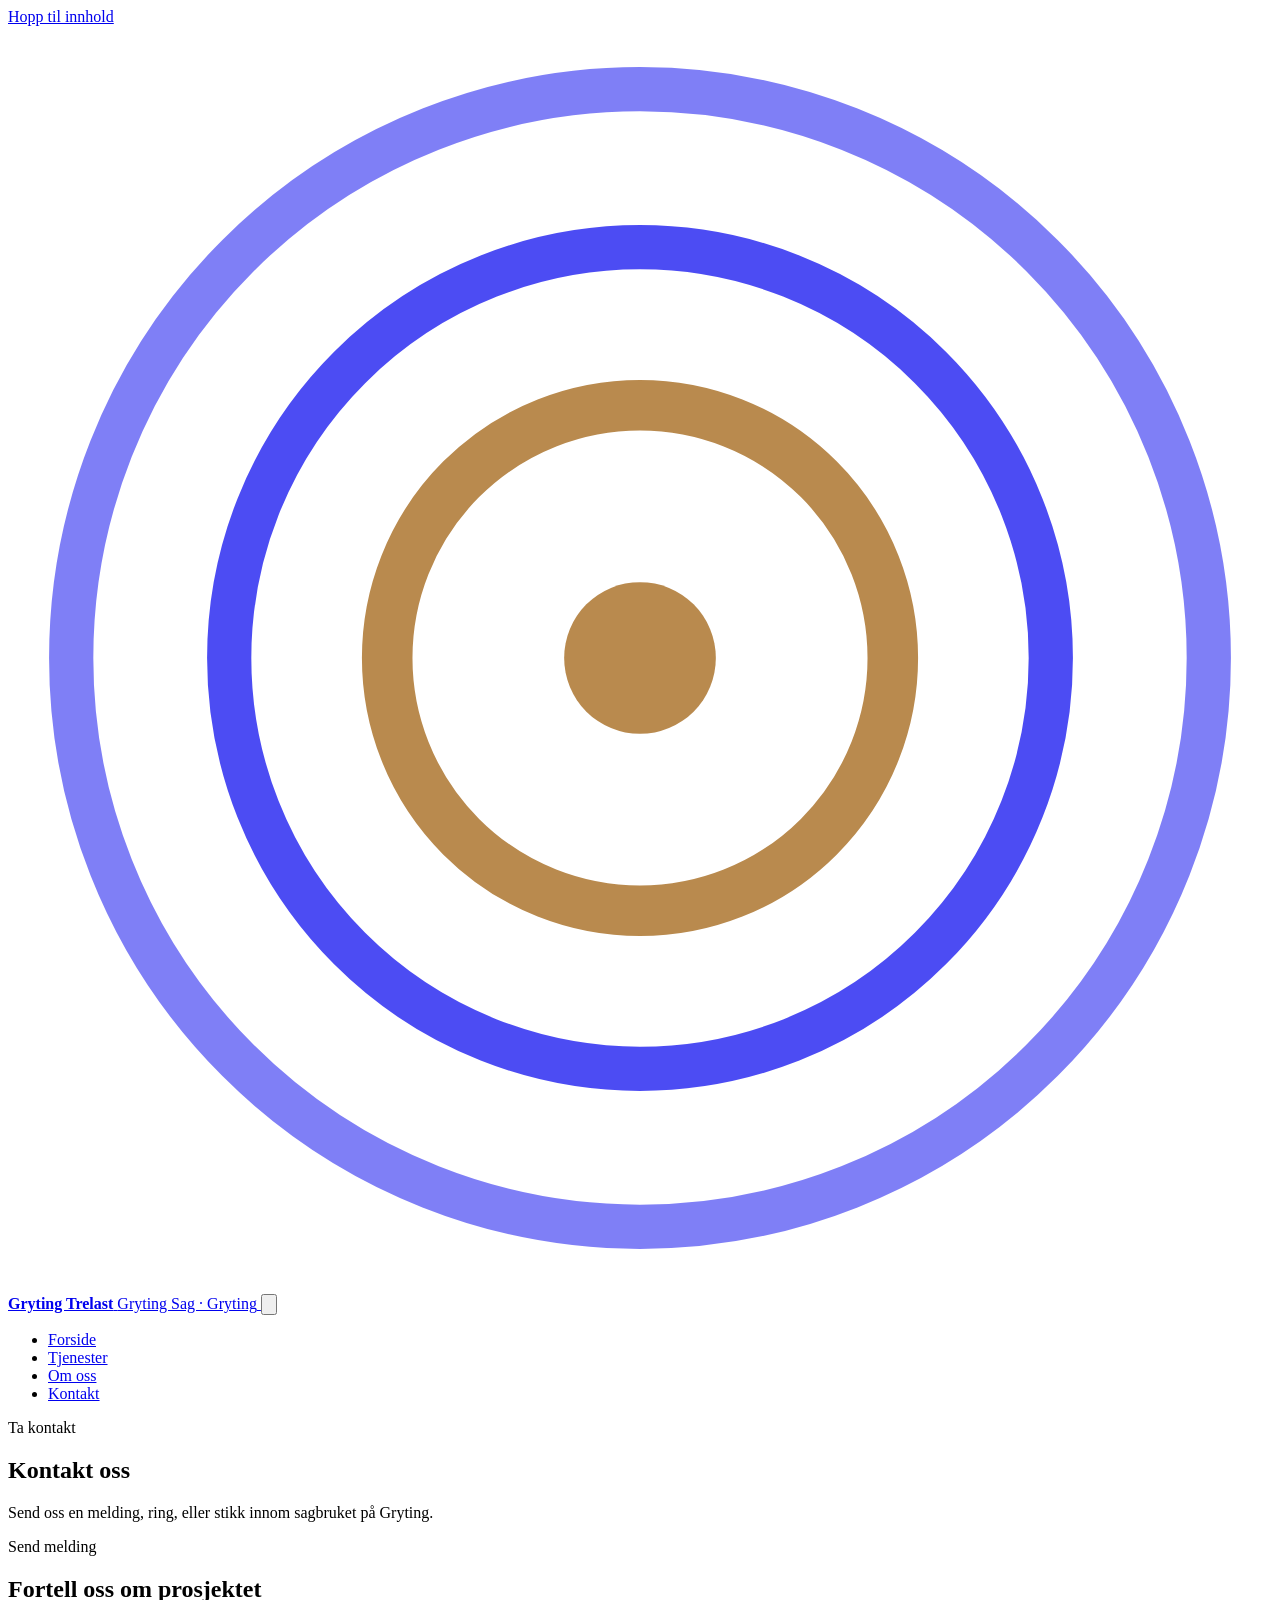
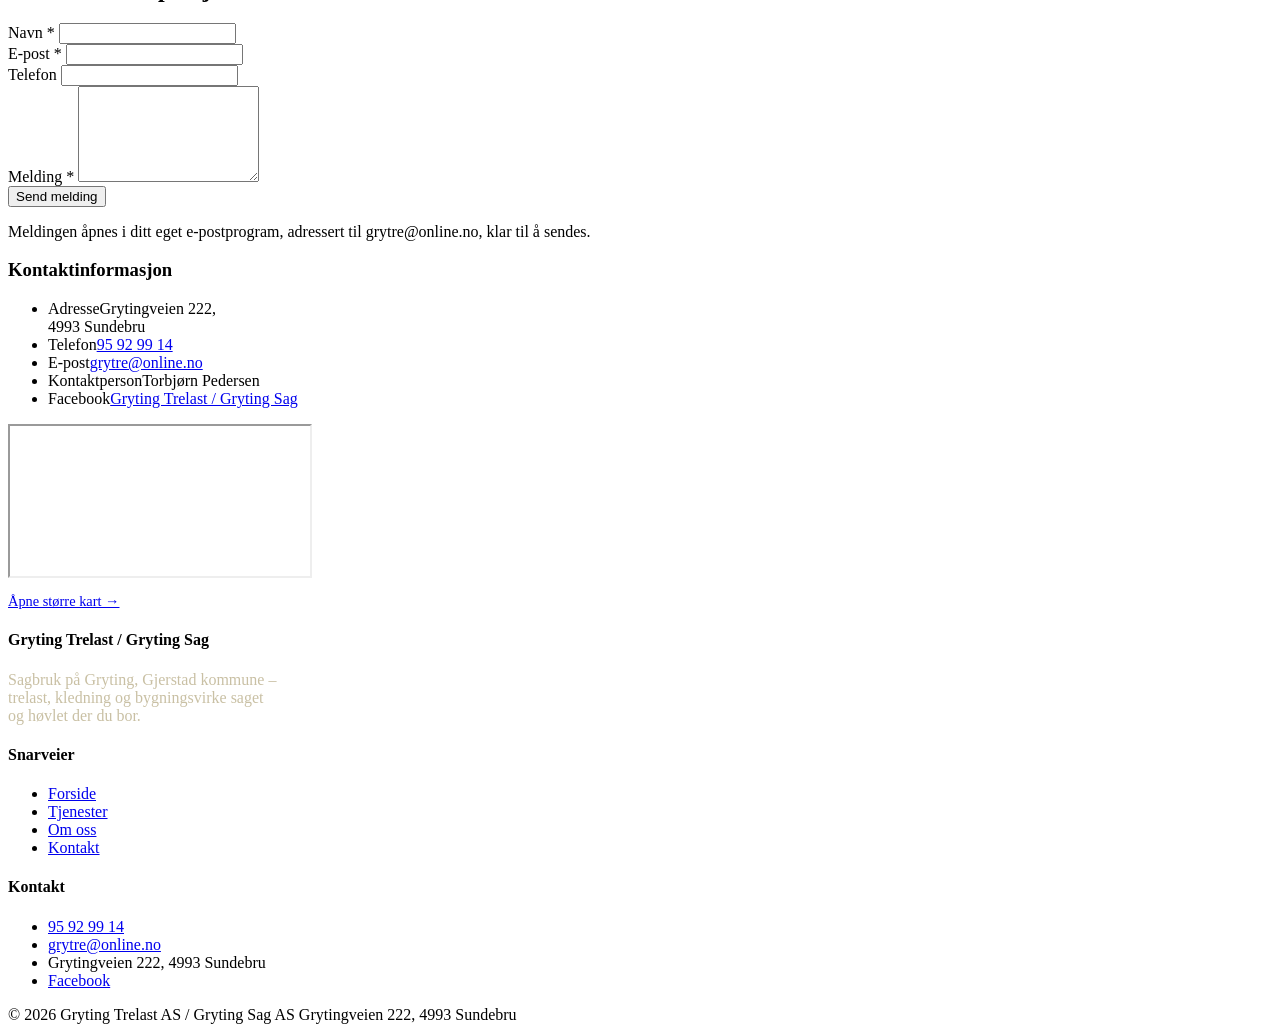
==== kontakt.html @ 9a17b83f "Add files via upload" ====
<!DOCTYPE html>
<html lang="nb">
<head>
<meta charset="UTF-8">
<meta name="viewport" content="width=device-width, initial-scale=1.0">
<title>Kontakt oss – Gryting Trelast / Gryting Sag</title>
<meta name="description" content="Kontakt Gryting Trelast / Gryting Sag på Grytingveien 222, 4993 Sundebru. Telefon 95 92 99 14, e-post grytre@online.no.">
<link rel="preconnect" href="https://fonts.googleapis.com">
<link rel="preconnect" href="https://fonts.gstatic.com" crossorigin>
<link href="https://fonts.googleapis.com/css2?family=Fraunces:opsz,wght@9..144,400;9..144,500;9..144,600&family=Inter:wght@400;500;600;700&display=swap" rel="stylesheet">
<link rel="stylesheet" href="css/style.css">
</head>
<body>

<a class="skip-link" href="#innhold">Hopp til innhold</a>

<header class="site-header">
  <div class="container">
    <a class="brand" href="index.html">
      <svg viewBox="0 0 40 40" fill="none" xmlns="http://www.w3.org/2000/svg" aria-hidden="true">
        <circle cx="20" cy="20" r="18" stroke="currentColor" stroke-width="1.4" opacity="0.5"/>
        <circle cx="20" cy="20" r="13" stroke="currentColor" stroke-width="1.4" opacity="0.7"/>
        <circle cx="20" cy="20" r="8" stroke="#B98A4E" stroke-width="1.6"/>
        <circle cx="20" cy="20" r="2.4" fill="#B98A4E"/>
      </svg>
      <span class="brand-text">
        <strong>Gryting Trelast</strong>
        <span>Gryting Sag · Gryting</span>
      </span>
    </a>
    <button class="nav-toggle" aria-label="Åpne meny" aria-expanded="false">
      <svg viewBox="0 0 24 24" fill="none" stroke="currentColor" stroke-width="2"><line x1="3" y1="6" x2="21" y2="6"/><line x1="3" y1="12" x2="21" y2="12"/><line x1="3" y1="18" x2="21" y2="18"/></svg>
    </button>
    <nav class="main-nav" aria-label="Hovedmeny">
      <ul>
        <li><a href="index.html">Forside</a></li>
        <li><a href="tjenester.html">Tjenester</a></li>
        <li><a href="om-oss.html">Om oss</a></li>
        <li><a href="kontakt.html" class="active">Kontakt</a></li>
      </ul>
    </nav>
  </div>
</header>

<main id="innhold">

  <section class="page-hero">
    <div class="container">
      <span class="eyebrow">Ta kontakt</span>
      <h1>Kontakt oss</h1>
      <p>Send oss en melding, ring, eller stikk innom sagbruket på Gryting.</p>
    </div>
  </section>

  <section>
    <div class="container grid-2">

      <div>
        <span class="eyebrow">Send melding</span>
        <h2>Fortell oss om prosjektet</h2>
        <form id="kontakt-skjema" novalidate>
          <div class="form-field">
            <label for="navn">Navn *</label>
            <input type="text" id="navn" name="navn" autocomplete="name" required>
          </div>
          <div class="form-field">
            <label for="epost">E-post *</label>
            <input type="email" id="epost" name="epost" autocomplete="email" required>
          </div>
          <div class="form-field">
            <label for="telefon">Telefon</label>
            <input type="tel" id="telefon" name="telefon" autocomplete="tel">
          </div>
          <div class="form-field">
            <label for="melding">Melding *</label>
            <textarea id="melding" name="melding" rows="6" required></textarea>
          </div>
          <button type="submit" class="btn btn-primary">Send melding</button>
          <p class="form-note">Meldingen åpnes i ditt eget e-postprogram, adressert til grytre@online.no, klar til å sendes.</p>
          <p id="form-status" class="form-status" role="status"></p>
        </form>
      </div>

      <div>
        <div class="info-card">
          <h3>Kontaktinformasjon</h3>
          <ul class="fact-list">
            <li><span>Adresse</span><span>Grytingveien 222,<br>4993 Sundebru</span></li>
            <li><span>Telefon</span><span><a href="tel:+4795929914">95 92 99 14</a></span></li>
            <li><span>E-post</span><span><a href="mailto:grytre@online.no">grytre@online.no</a></span></li>
            <li><span>Kontaktperson</span><span>Torbjørn Pedersen</span></li>
            <li><span>Facebook</span><span><a href="https://www.facebook.com/profile.php?id=100057586205323" target="_blank" rel="noopener">Gryting Trelast / Gryting Sag</a></span></li>
          </ul>
        </div>
        <div class="map-shell">
          <iframe
            title="Kart til Gryting Trelast / Gryting Sag, Grytingveien 222, 4993 Sundebru"
            src="https://www.openstreetmap.org/export/embed.html?bbox=9.0350%2C58.8200%2C9.0750%2C58.8400&layer=mapnik&marker=58.8298%2C9.0550"
            loading="lazy">
          </iframe>
        </div>
        <p style="margin-top:10px;"><a class="btn-outline on-light" style="text-decoration:underline;font-size:0.9rem;" href="https://www.openstreetmap.org/?mlat=58.8298&mlon=9.0550#map=14/58.8298/9.0550" target="_blank" rel="noopener">Åpne større kart →</a></p>
      </div>

    </div>
  </section>

</main>

<footer class="site-footer">
  <div class="container">
    <div class="footer-grid">
      <div>
        <h4>Gryting Trelast / Gryting Sag</h4>
        <p style="max-width:34ch;color:#C9C0A4;">Sagbruk på Gryting, Gjerstad kommune – trelast, kledning og bygningsvirke saget og høvlet der du bor.</p>
      </div>
      <div>
        <h4>Snarveier</h4>
        <ul>
          <li><a href="index.html">Forside</a></li>
          <li><a href="tjenester.html">Tjenester</a></li>
          <li><a href="om-oss.html">Om oss</a></li>
          <li><a href="kontakt.html">Kontakt</a></li>
        </ul>
      </div>
      <div>
        <h4>Kontakt</h4>
        <ul>
          <li><a href="tel:+4795929914">95 92 99 14</a></li>
          <li><a href="mailto:grytre@online.no">grytre@online.no</a></li>
          <li>Grytingveien 222, 4993 Sundebru</li>
          <li><a href="https://www.facebook.com/profile.php?id=100057586205323" target="_blank" rel="noopener">Facebook</a></li>
        </ul>
      </div>
    </div>
    <div class="footer-bottom">
      <span>© <span id="year"></span> Gryting Trelast AS / Gryting Sag AS</span>
      <span>Grytingveien 222, 4993 Sundebru</span>
    </div>
  </div>
</footer>

<script src="js/main.js"></script>
<script>document.getElementById('year').textContent = new Date().getFullYear();</script>
</body>
</html>
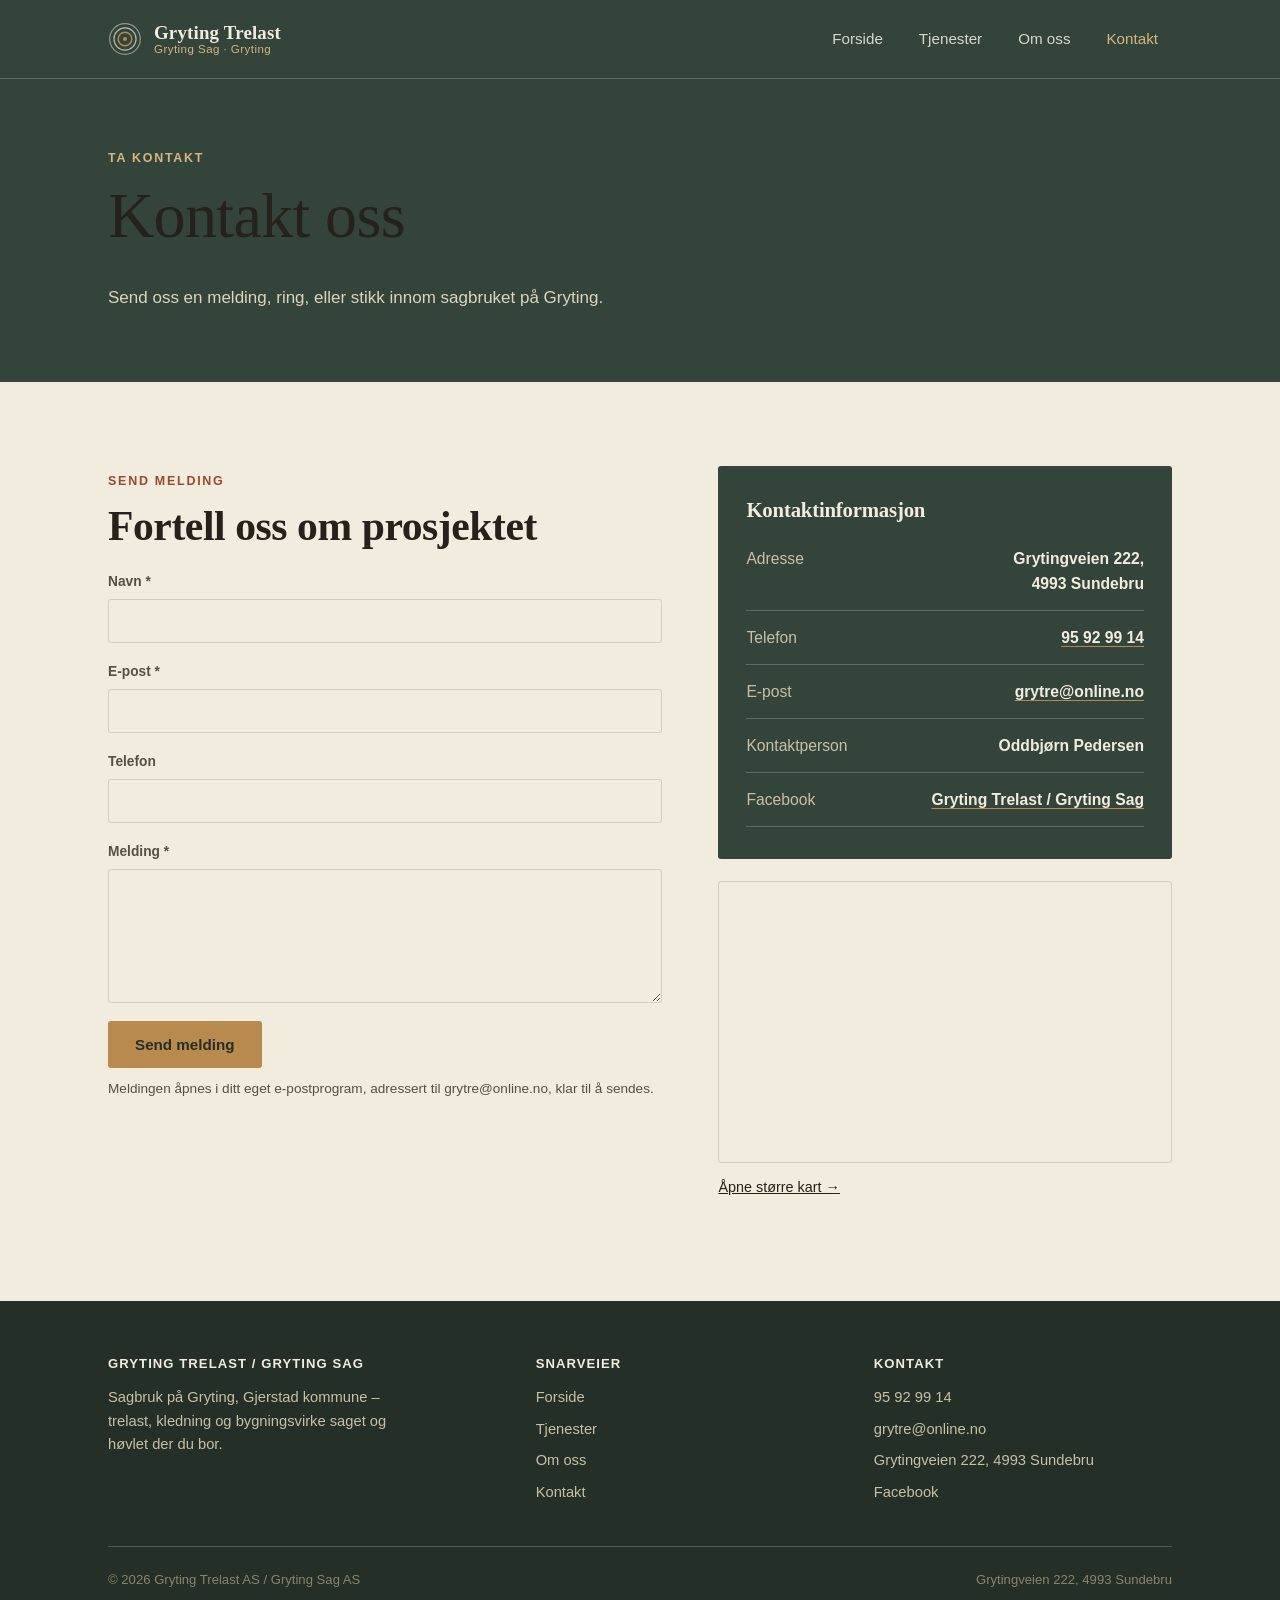
==== commit 5f34d90c: "Update contact person name in kontakt.html" ====
--- a/kontakt.html
+++ b/kontakt.html
@@ -88,7 +88,7 @@
             <li><span>Adresse</span><span>Grytingveien 222,<br>4993 Sundebru</span></li>
             <li><span>Telefon</span><span><a href="tel:+4795929914">95 92 99 14</a></span></li>
             <li><span>E-post</span><span><a href="mailto:grytre@online.no">grytre@online.no</a></span></li>
-            <li><span>Kontaktperson</span><span>Torbjørn Pedersen</span></li>
+            <li><span>Kontaktperson</span><span>Oddbjørn Pedersen</span></li>
             <li><span>Facebook</span><span><a href="https://www.facebook.com/profile.php?id=100057586205323" target="_blank" rel="noopener">Gryting Trelast / Gryting Sag</a></span></li>
           </ul>
         </div>
--- a/css/style.css
+++ b/css/style.css
@@ -0,0 +1,387 @@
+/* ==========================================================================
+   Gryting Trelast / Gryting Sag — style.css
+   Design-tokens
+   ========================================================================== */
+:root {
+  /* Farger */
+  --bg: #F1ECDE;          /* varm bjørkehvit */
+  --bg-alt: #E6DCC2;      /* dypere never/kartong */
+  --ink: #26211A;         /* varm kullbrun tekst */
+  --ink-soft: #55503F;    /* dempet brødtekst */
+  --forest: #33453A;      /* dyp granskog — header/footer */
+  --forest-dark: #232F27;
+  --timber: #B98A4E;      /* eik/malmfuru — knapper, aksent */
+  --timber-light: #D9B579;
+  --rust: #9C4A2C;        /* patinert sagblad — hover/CTA */
+  --line: rgba(38, 33, 26, 0.14);
+  --line-invert: rgba(241, 236, 222, 0.22);
+
+  /* Typografi */
+  --font-display: "Fraunces", Georgia, serif;
+  --font-body: "Inter", -apple-system, BlinkMacSystemFont, "Segoe UI", sans-serif;
+
+  /* Layout */
+  --maxw: 1120px;
+  --radius: 3px;
+}
+
+* { box-sizing: border-box; }
+html { scroll-behavior: smooth; }
+
+body {
+  margin: 0;
+  background: var(--bg);
+  color: var(--ink);
+  font-family: var(--font-body);
+  font-size: 17px;
+  line-height: 1.6;
+  -webkit-font-smoothing: antialiased;
+}
+
+img { max-width: 100%; display: block; }
+
+a { color: inherit; }
+
+h1, h2, h3, h4 {
+  font-family: var(--font-display);
+  font-weight: 600;
+  line-height: 1.12;
+  margin: 0 0 0.5em;
+  color: var(--ink);
+  letter-spacing: -0.01em;
+}
+
+h1 { font-size: clamp(2.4rem, 5vw, 4rem); font-weight: 500; }
+h2 { font-size: clamp(1.8rem, 3.4vw, 2.6rem); }
+h3 { font-size: 1.3rem; }
+
+p { margin: 0 0 1em; }
+
+.eyebrow {
+  display: inline-block;
+  font-family: var(--font-body);
+  font-size: 0.78rem;
+  font-weight: 600;
+  letter-spacing: 0.14em;
+  text-transform: uppercase;
+  color: var(--rust);
+  margin-bottom: 0.9em;
+}
+
+.container {
+  max-width: var(--maxw);
+  margin: 0 auto;
+  padding: 0 28px;
+}
+
+section { padding: 84px 0; }
+@media (max-width: 640px) { section { padding: 56px 0; } }
+
+.section-alt { background: var(--bg-alt); }
+
+/* Knapper -------------------------------------------------------------- */
+.btn {
+  display: inline-flex;
+  align-items: center;
+  gap: 8px;
+  font-family: var(--font-body);
+  font-weight: 600;
+  font-size: 0.95rem;
+  padding: 14px 26px;
+  border-radius: var(--radius);
+  text-decoration: none;
+  border: 1.5px solid transparent;
+  cursor: pointer;
+  transition: transform 0.15s ease, background 0.15s ease, border-color 0.15s ease, color 0.15s ease;
+}
+.btn:hover { transform: translateY(-1px); }
+.btn-primary { background: var(--timber); color: var(--forest-dark); }
+.btn-primary:hover { background: var(--timber-light); }
+.btn-outline {
+  background: transparent;
+  border-color: var(--line-invert);
+  color: inherit;
+}
+.btn-outline:hover { border-color: var(--timber); color: var(--timber-light); }
+.btn-outline.on-light { border-color: var(--line); color: var(--ink); }
+.btn-outline.on-light:hover { border-color: var(--rust); color: var(--rust); }
+
+/* Header ----------------------------------------------------------------- */
+.site-header {
+  position: sticky;
+  top: 0;
+  z-index: 50;
+  background: var(--forest);
+  color: var(--bg);
+  border-bottom: 1px solid var(--line-invert);
+}
+.site-header .container {
+  display: flex;
+  align-items: center;
+  justify-content: space-between;
+  height: 78px;
+}
+.brand {
+  display: flex;
+  align-items: center;
+  gap: 12px;
+  text-decoration: none;
+  color: var(--bg);
+}
+.brand svg { width: 34px; height: 34px; flex-shrink: 0; }
+.brand-text { display: flex; flex-direction: column; line-height: 1.15; }
+.brand-text strong {
+  font-family: var(--font-display);
+  font-size: 1.18rem;
+  font-weight: 600;
+  letter-spacing: 0.01em;
+}
+.brand-text span { font-size: 0.72rem; color: var(--timber-light); letter-spacing: 0.04em; }
+
+.main-nav ul {
+  list-style: none;
+  display: flex;
+  gap: 8px;
+  margin: 0;
+  padding: 0;
+}
+.main-nav a {
+  display: inline-block;
+  padding: 10px 14px;
+  text-decoration: none;
+  color: var(--bg);
+  font-size: 0.95rem;
+  font-weight: 500;
+  border-radius: var(--radius);
+  opacity: 0.88;
+  transition: opacity 0.15s ease, background 0.15s ease;
+}
+.main-nav a:hover { opacity: 1; background: rgba(241,236,222,0.08); }
+.main-nav a.active { opacity: 1; color: var(--timber-light); }
+
+.nav-toggle {
+  display: none;
+  background: none;
+  border: none;
+  color: var(--bg);
+  cursor: pointer;
+  padding: 8px;
+}
+.nav-toggle svg { width: 26px; height: 26px; }
+
+@media (max-width: 860px) {
+  .nav-toggle { display: block; }
+  .main-nav {
+    position: fixed;
+    inset: 78px 0 0 0;
+    background: var(--forest);
+    transform: translateY(-110%);
+    transition: transform 0.25s ease;
+    overflow-y: auto;
+  }
+  .main-nav.open { transform: translateY(0); }
+  .main-nav ul { flex-direction: column; padding: 18px 28px 40px; gap: 2px; }
+  .main-nav a { padding: 16px 6px; font-size: 1.15rem; border-bottom: 1px solid var(--line-invert); border-radius: 0; }
+}
+
+/* Hero --------------------------------------------------------------------- */
+.hero {
+  position: relative;
+  background: var(--forest);
+  color: var(--bg);
+  overflow: hidden;
+  padding: 108px 0 96px;
+}
+.hero .container { position: relative; z-index: 2; max-width: 760px; }
+.hero p.lede { font-size: 1.15rem; color: #DCD4BC; max-width: 56ch; }
+.hero .btn-row { display: flex; gap: 14px; margin-top: 30px; flex-wrap: wrap; }
+.hero .eyebrow, .page-hero .eyebrow { color: var(--timber-light); }
+
+.rings {
+  position: absolute;
+  right: -8%;
+  top: 50%;
+  transform: translateY(-50%);
+  width: min(620px, 60vw);
+  height: min(620px, 60vw);
+  opacity: 0.9;
+  z-index: 1;
+}
+.rings circle { fill: none; stroke: var(--line-invert); }
+.rings .accent { stroke: var(--timber); opacity: 0.55; }
+@media (prefers-reduced-motion: no-preference) {
+  .rings { animation: rings-spin 140s linear infinite; }
+}
+@keyframes rings-spin { to { transform: translateY(-50%) rotate(360deg); } }
+@media (max-width: 640px) {
+  .rings { right: -30%; opacity: 0.5; }
+}
+
+/* Page hero (undersider) ---------------------------------------------------- */
+.page-hero {
+  background: var(--forest);
+  color: var(--bg);
+  padding: 64px 0 54px;
+}
+.page-hero p { color: #DCD4BC; max-width: 60ch; }
+
+/* Grid / kort ---------------------------------------------------------------- */
+.grid-3 {
+  display: grid;
+  grid-template-columns: repeat(3, 1fr);
+  gap: 26px;
+  margin-top: 44px;
+}
+.grid-2 { display: grid; grid-template-columns: 1.1fr 0.9fr; gap: 56px; align-items: start; }
+@media (max-width: 900px) { .grid-3 { grid-template-columns: 1fr 1fr; } .grid-2 { grid-template-columns: 1fr; gap: 40px; } }
+@media (max-width: 640px) { .grid-3 { grid-template-columns: 1fr; } }
+
+.card {
+  background: var(--bg);
+  border: 1px solid var(--line);
+  border-radius: var(--radius);
+  padding: 30px 26px;
+}
+.section-alt .card { background: var(--bg); }
+.card .ring-icon { width: 30px; height: 30px; margin-bottom: 16px; color: var(--rust); }
+.card h3 { margin-bottom: 0.4em; }
+.card p { color: var(--ink-soft); font-size: 0.97rem; margin-bottom: 0; }
+
+/* Om oss / historikk-strek ---------------------------------------------------- */
+.fact-list { list-style: none; margin: 0; padding: 0; }
+.fact-list li {
+  display: flex;
+  justify-content: space-between;
+  gap: 16px;
+  padding: 14px 0;
+  border-bottom: 1px solid var(--line);
+  font-size: 0.98rem;
+}
+.fact-list li span:first-child { color: var(--ink-soft); }
+.fact-list li span:last-child { font-weight: 600; text-align: right; }
+
+/* Facebook-seksjon ------------------------------------------------------------ */
+.fb-wrap {
+  margin-top: 34px;
+  display: flex;
+  justify-content: center;
+}
+.fb-embed-shell {
+  width: 100%;
+  max-width: 560px;
+  border: 1px solid var(--line);
+  background: var(--bg);
+  border-radius: var(--radius);
+  overflow: hidden;
+  padding: 6px;
+}
+.fb-fallback {
+  padding: 30px 24px;
+  text-align: center;
+  color: var(--ink-soft);
+  font-size: 0.95rem;
+}
+
+/* Kontakt / skjema ------------------------------------------------------------- */
+.form-field { margin-bottom: 18px; display: flex; flex-direction: column; gap: 6px; }
+.form-field label { font-size: 0.86rem; font-weight: 600; color: var(--ink-soft); }
+.form-field input,
+.form-field textarea {
+  font-family: var(--font-body);
+  font-size: 1rem;
+  padding: 12px 14px;
+  border: 1.5px solid var(--line);
+  border-radius: var(--radius);
+  background: var(--bg);
+  color: var(--ink);
+}
+.form-field input:focus,
+.form-field textarea:focus {
+  outline: none;
+  border-color: var(--timber);
+}
+.form-note { font-size: 0.85rem; color: var(--ink-soft); margin-top: 10px; }
+.form-status { font-size: 0.92rem; margin-top: 14px; display: none; }
+.form-status.visible { display: block; }
+
+.info-card {
+  background: var(--forest);
+  color: var(--bg);
+  border-radius: var(--radius);
+  padding: 32px 28px;
+}
+.info-card h3 { color: var(--bg); }
+.info-card .fact-list li { border-color: var(--line-invert); }
+.info-card .fact-list li span:first-child { color: #C9C0A4; }
+.info-card .fact-list li span:last-child { color: var(--bg); }
+.info-card a { text-decoration: underline; text-decoration-color: var(--timber); text-underline-offset: 3px; }
+
+.map-shell {
+  margin-top: 22px;
+  border: 1px solid var(--line);
+  border-radius: var(--radius);
+  overflow: hidden;
+}
+.map-shell iframe { width: 100%; height: 280px; border: 0; display: block; }
+
+/* CTA-stripe ------------------------------------------------------------------- */
+.cta-strip {
+  background: var(--timber);
+  color: var(--forest-dark);
+  text-align: center;
+}
+.cta-strip h2 { color: var(--forest-dark); }
+.cta-strip p { color: rgba(35,47,39,0.75); max-width: 50ch; margin-left: auto; margin-right: auto; }
+
+/* Footer ------------------------------------------------------------------------ */
+.site-footer {
+  background: var(--forest-dark);
+  color: #C9C0A4;
+  padding: 56px 0 30px;
+  font-size: 0.92rem;
+}
+.footer-grid {
+  display: grid;
+  grid-template-columns: 1.3fr 1fr 1fr;
+  gap: 40px;
+  padding-bottom: 34px;
+  border-bottom: 1px solid var(--line-invert);
+}
+@media (max-width: 700px) { .footer-grid { grid-template-columns: 1fr; gap: 28px; } }
+.footer-grid h4 {
+  font-family: var(--font-body);
+  color: var(--bg);
+  font-size: 0.82rem;
+  letter-spacing: 0.08em;
+  text-transform: uppercase;
+  margin-bottom: 14px;
+}
+.footer-grid ul { list-style: none; margin: 0; padding: 0; }
+.footer-grid li { margin-bottom: 8px; }
+.footer-grid a { text-decoration: none; color: #C9C0A4; }
+.footer-grid a:hover { color: var(--timber-light); }
+.footer-bottom {
+  display: flex;
+  justify-content: space-between;
+  align-items: center;
+  flex-wrap: wrap;
+  gap: 10px;
+  padding-top: 22px;
+  font-size: 0.82rem;
+  color: #8C8467;
+}
+.footer-bottom a { color: #8C8467; }
+
+/* Skip-lenke / a11y ------------------------------------------------------------- */
+.skip-link {
+  position: absolute;
+  left: -999px;
+  top: 0;
+  background: var(--timber);
+  color: var(--forest-dark);
+  padding: 10px 16px;
+  z-index: 100;
+}
+.skip-link:focus { left: 12px; top: 12px; }
+
+:focus-visible { outline: 2px solid var(--rust); outline-offset: 2px; }
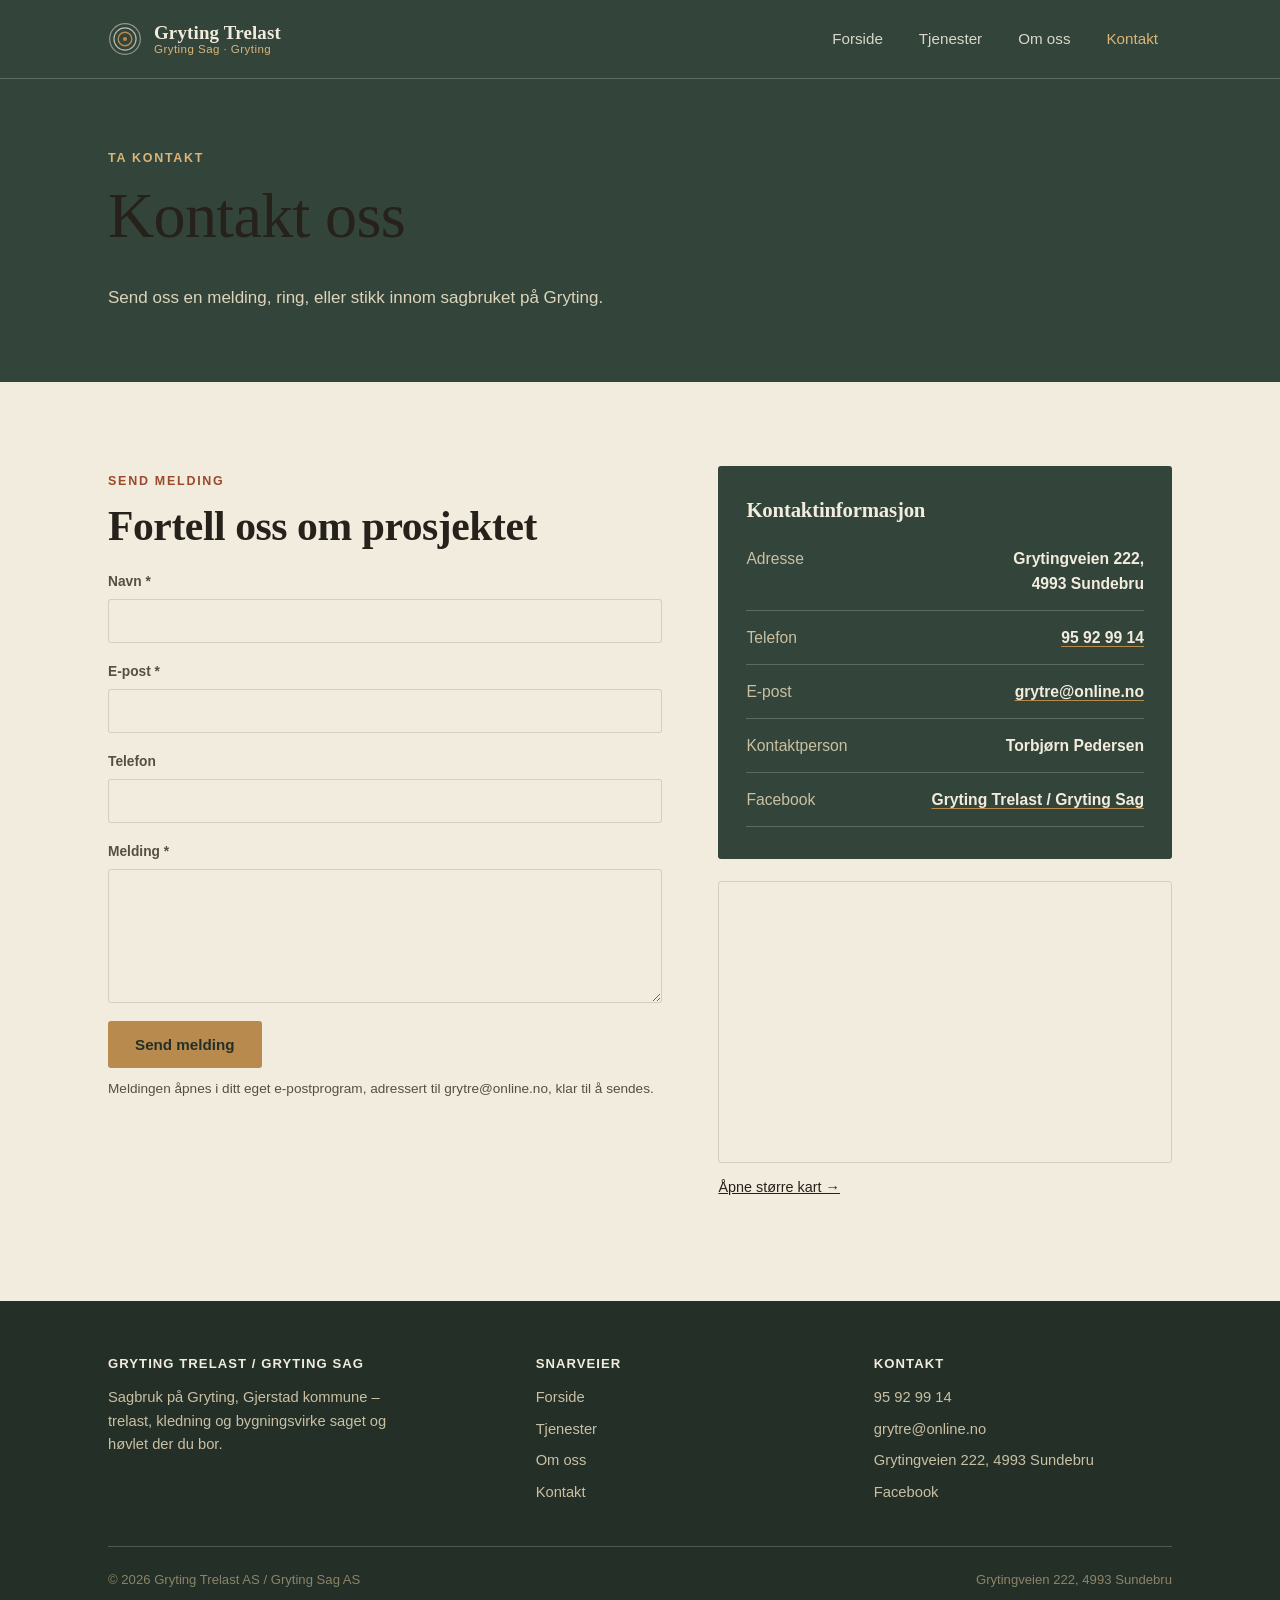
==== commit 553e54da: "Add kontakt.html for contact information page" ====
--- a/kontakt.html
+++ b/kontakt.html
@@ -88,18 +88,21 @@
             <li><span>Adresse</span><span>Grytingveien 222,<br>4993 Sundebru</span></li>
             <li><span>Telefon</span><span><a href="tel:+4795929914">95 92 99 14</a></span></li>
             <li><span>E-post</span><span><a href="mailto:grytre@online.no">grytre@online.no</a></span></li>
-            <li><span>Kontaktperson</span><span>Oddbjørn Pedersen</span></li>
+            <li><span>Kontaktperson</span><span>Torbjørn Pedersen</span></li>
             <li><span>Facebook</span><span><a href="https://www.facebook.com/profile.php?id=100057586205323" target="_blank" rel="noopener">Gryting Trelast / Gryting Sag</a></span></li>
           </ul>
         </div>
         <div class="map-shell">
           <iframe
             title="Kart til Gryting Trelast / Gryting Sag, Grytingveien 222, 4993 Sundebru"
-            src="https://www.openstreetmap.org/export/embed.html?bbox=9.0350%2C58.8200%2C9.0750%2C58.8400&layer=mapnik&marker=58.8298%2C9.0550"
-            loading="lazy">
+            src="https://www.google.com/maps/embed?pb=!1m18!1m12!1m3!1d1481.5029731240165!2d9.057373475910653!3d58.83141075077817!2m3!1f0!2f0!3f0!3m2!1i1024!2i768!4f13.1!3m3!1m2!1s0x46470a54a12d71ef%3A0x915f02798dbd51fa!2sGrytingveien%20222%2C%204993%20Sundebru!5e1!3m2!1sno!2sno!4v1788082956851!5m2!1sno!2sno"
+            style="border:0;"
+            allowfullscreen=""
+            loading="lazy"
+            referrerpolicy="strict-origin-when-cross-origin">
           </iframe>
         </div>
-        <p style="margin-top:10px;"><a class="btn-outline on-light" style="text-decoration:underline;font-size:0.9rem;" href="https://www.openstreetmap.org/?mlat=58.8298&mlon=9.0550#map=14/58.8298/9.0550" target="_blank" rel="noopener">Åpne større kart →</a></p>
+        <p style="margin-top:10px;"><a class="btn-outline on-light" style="text-decoration:underline;font-size:0.9rem;" href="https://www.google.com/maps/search/?api=1&query=Grytingveien+222%2C+4993+Sundebru" target="_blank" rel="noopener">Åpne større kart →</a></p>
       </div>
 
     </div>
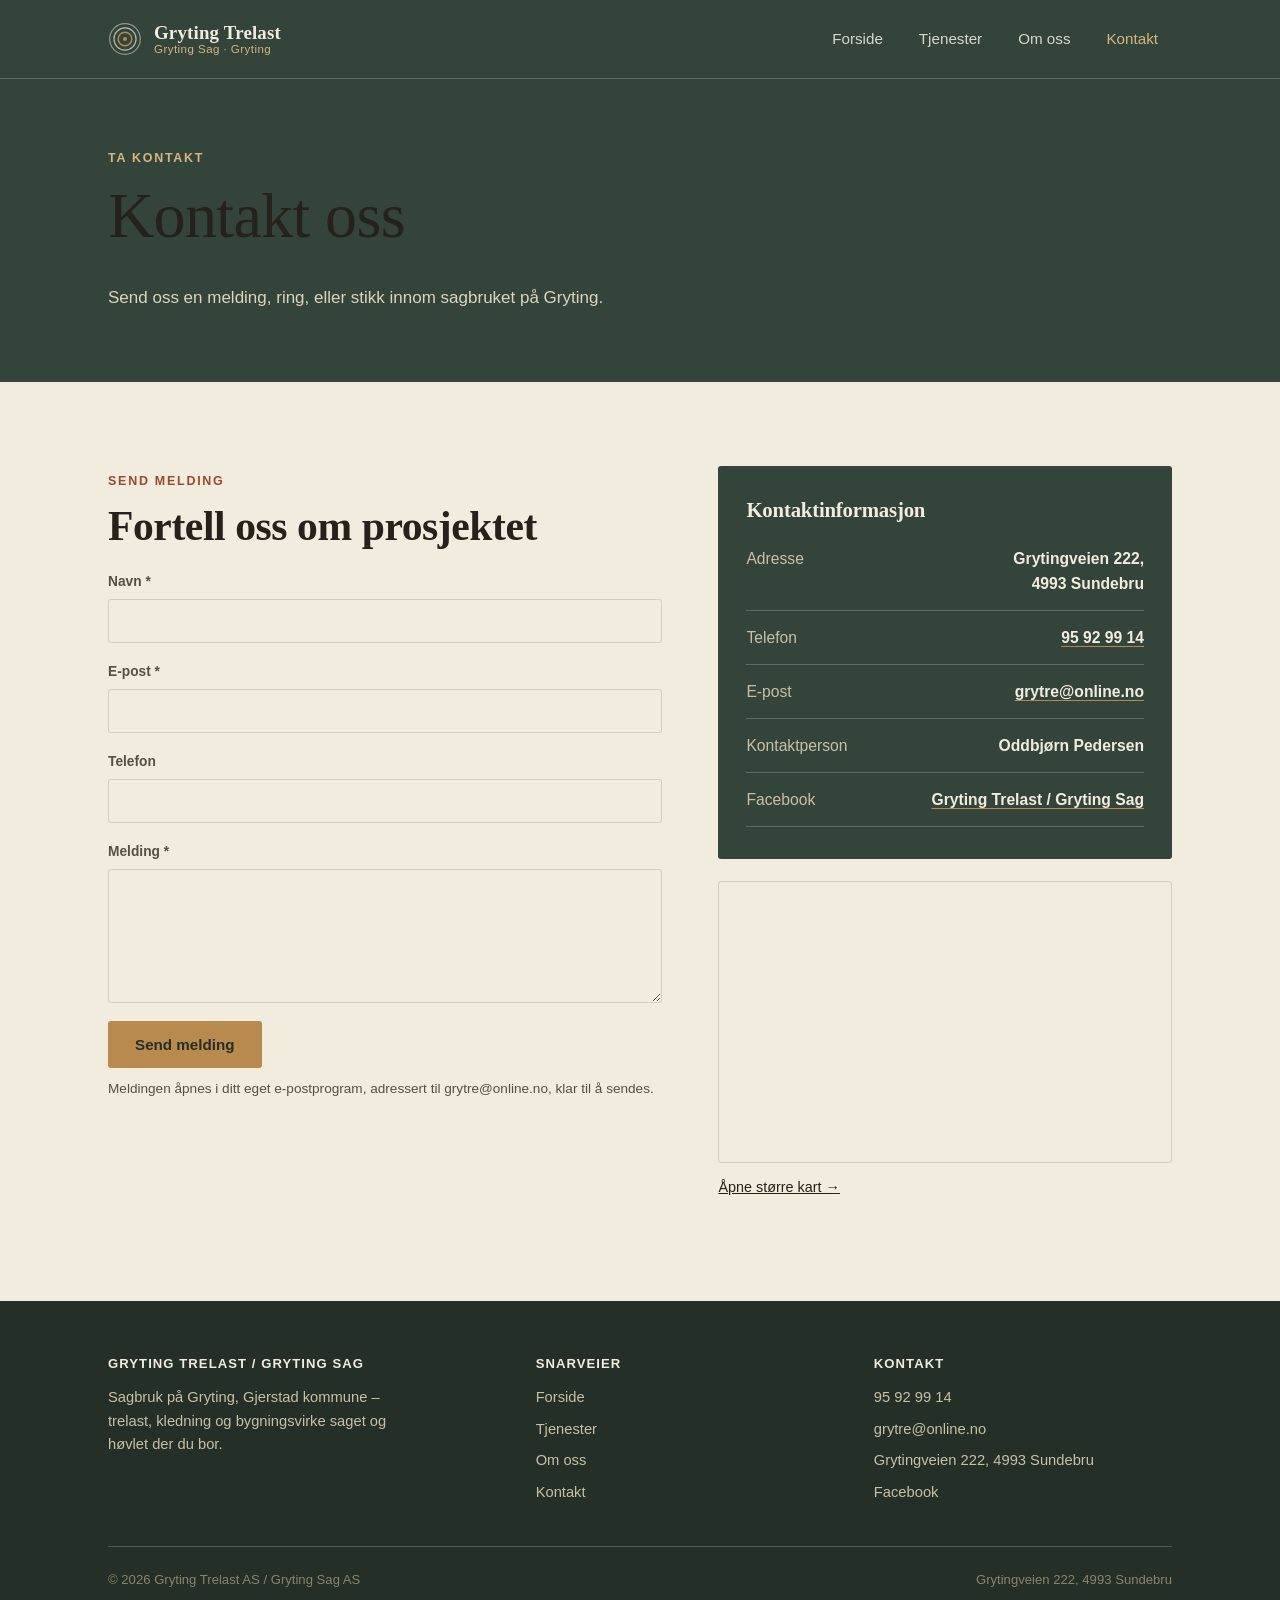
==== commit 8f866818: "Update contact person in kontakt.html" ====
--- a/kontakt.html
+++ b/kontakt.html
@@ -88,7 +88,7 @@
             <li><span>Adresse</span><span>Grytingveien 222,<br>4993 Sundebru</span></li>
             <li><span>Telefon</span><span><a href="tel:+4795929914">95 92 99 14</a></span></li>
             <li><span>E-post</span><span><a href="mailto:grytre@online.no">grytre@online.no</a></span></li>
-            <li><span>Kontaktperson</span><span>Torbjørn Pedersen</span></li>
+            <li><span>Kontaktperson</span><span>Oddbjørn Pedersen</span></li>
             <li><span>Facebook</span><span><a href="https://www.facebook.com/profile.php?id=100057586205323" target="_blank" rel="noopener">Gryting Trelast / Gryting Sag</a></span></li>
           </ul>
         </div>
